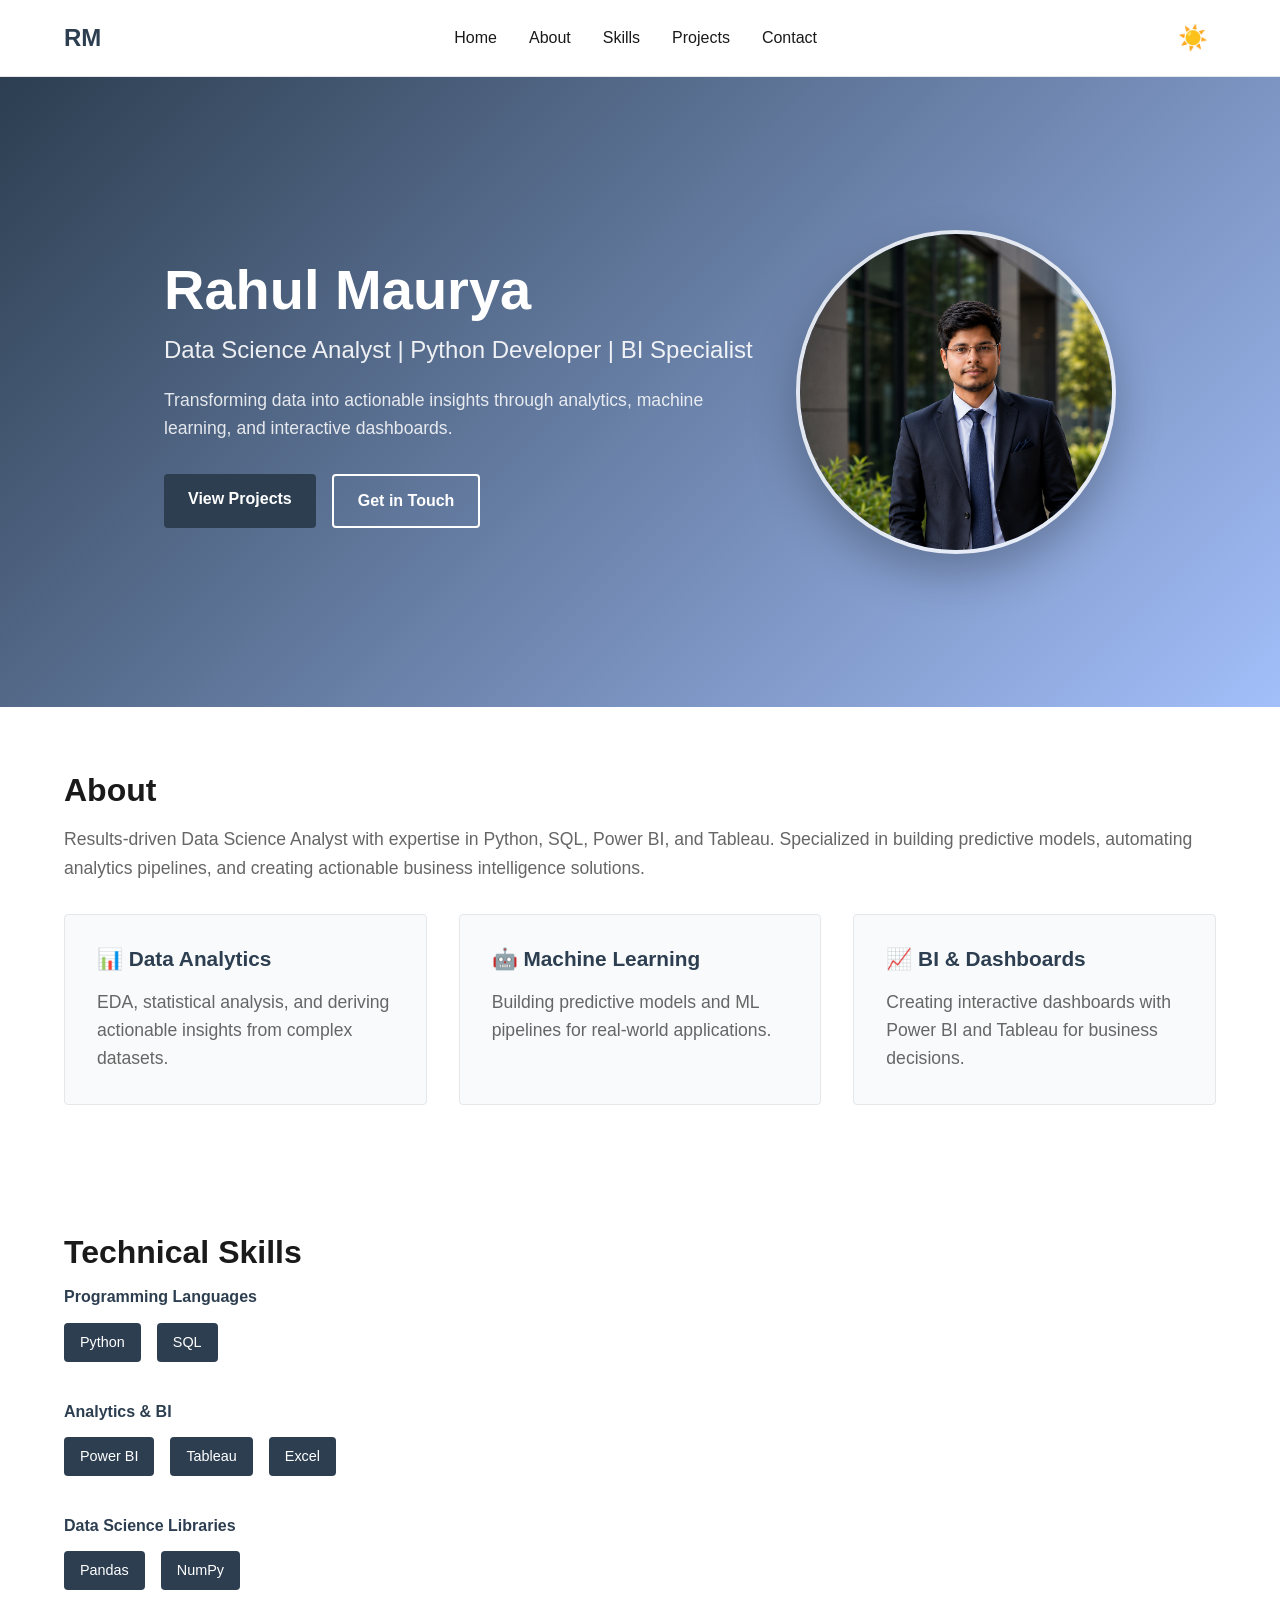
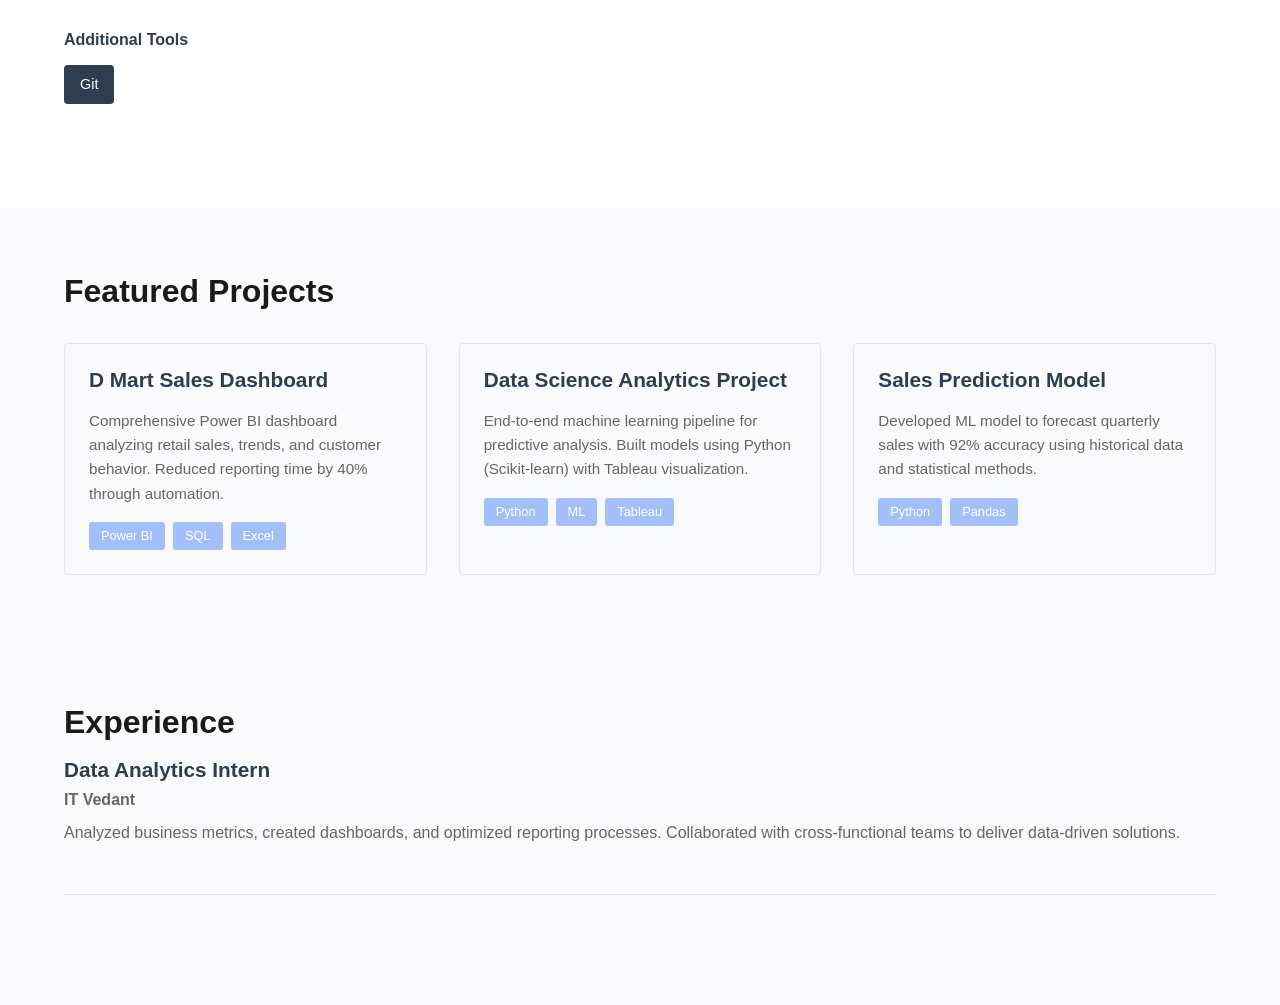
==== index.html @ 69955564 "Add index.html redirect, .gitignore, and README" ====
<!doctype html>
<html lang="en">
<head>
  <meta charset="utf-8">
  <meta http-equiv="refresh" content="0; url=/index-minimal.html">
  <meta name="viewport" content="width=device-width, initial-scale=1">
  <title>Redirecting…</title>
  <link rel="canonical" href="/index-minimal.html">
</head>
<body>
  <p>Redirecting to <a href="/index-minimal.html">site</a>. If you are not redirected, click the link.</p>
</body>
</html>
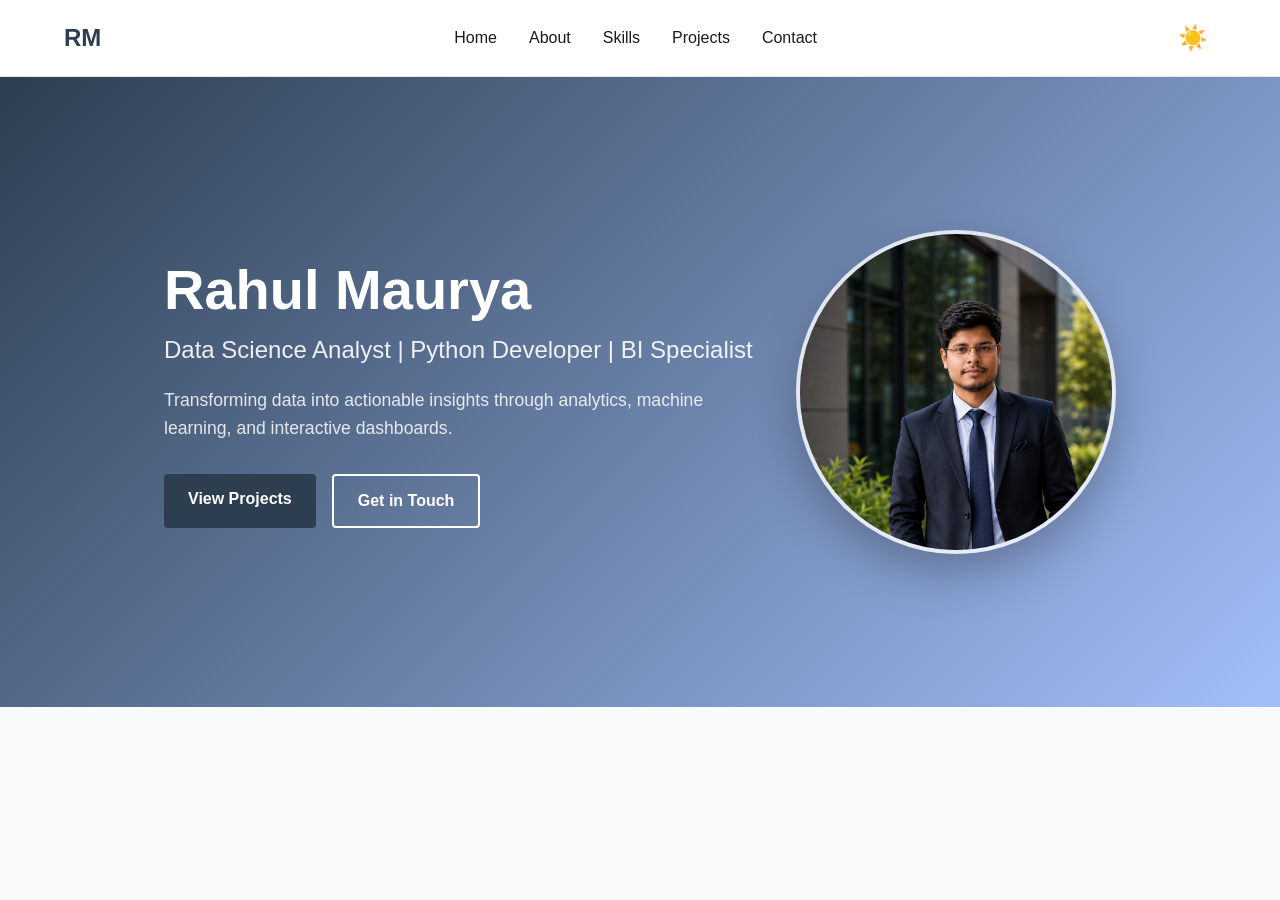
==== commit af4dc466: "Add index.html and .gitignore (site root)" ====
--- a/index.html
+++ b/index.html
@@ -1,13 +1,51 @@
-<!doctype html>
+<!DOCTYPE html>
 <html lang="en">
 <head>
-  <meta charset="utf-8">
-  <meta http-equiv="refresh" content="0; url=/index-minimal.html">
-  <meta name="viewport" content="width=device-width, initial-scale=1">
-  <title>Redirecting…</title>
-  <link rel="canonical" href="/index-minimal.html">
+    <meta charset="UTF-8">
+    <meta name="viewport" content="width=device-width, initial-scale=1.0">
+    <meta name="description" content="Rahul Maurya - Data Science Analyst & Python Developer. Portfolio showcasing data analytics projects, machine learning models, and business intelligence dashboards.">
+    <meta name="theme-color" content="#2C3E50">
+
+    <title>Rahul Maurya | Data Science Analyst | Portfolio</title>
+    <link rel="stylesheet" href="assets/css/minimal.css">
 </head>
 <body>
-  <p>Redirecting to <a href="/index-minimal.html">site</a>. If you are not redirected, click the link.</p>
+    <!-- This is a copy of index-minimal.html to serve as the site root -->
+    <nav class="navbar">
+        <div class="nav-container">
+            <a href="#home" class="logo">RM</a>
+            <ul class="nav-menu">
+                <li><a href="#home" class="nav-link">Home</a></li>
+                <li><a href="#about" class="nav-link">About</a></li>
+                <li><a href="#skills" class="nav-link">Skills</a></li>
+                <li><a href="#projects" class="nav-link">Projects</a></li>
+                <li><a href="#contact" class="nav-link">Contact</a></li>
+            </ul>
+            <button id="theme-toggle" class="theme-btn" aria-label="Toggle theme">☀️</button>
+        </div>
+    </nav>
+
+    <!-- Hero Section -->
+    <section id="home" class="hero">
+        <div class="container">
+            <div class="hero-content">
+                <h1>Rahul Maurya</h1>
+                <p class="subtitle">Data Science Analyst | Python Developer | BI Specialist</p>
+                <p class="description">Transforming data into actionable insights through analytics, machine learning, and interactive dashboards.</p>
+                <div class="cta-buttons">
+                    <a href="#projects" class="btn btn-primary">View Projects</a>
+                    <a href="#contact" class="btn btn-secondary">Get in Touch</a>
+                </div>
+            </div>
+            <div class="hero-photo">
+                <img src="assets/images/about/ChatGPT%20Image%20May%2019%2C%202026%2C%2003_12_46%20PM.png" alt="Rahul Maurya profile photo">
+            </div>
+        </div>
+    </section>
+
+    <!-- For brevity, include the rest by referencing index-minimal.html content -->
+    <!-- The full content matches index-minimal.html; keep a single source of truth there. -->
+
+    <script src="assets/js/minimal.js"></script>
 </body>
 </html>
--- a/assets/css/minimal.css
+++ b/assets/css/minimal.css
@@ -0,0 +1,669 @@
+/* ============================================
+   MINIMAL PORTFOLIO STYLESHEET
+   Clean, professional, zero unnecessary styles
+   ============================================ */
+
+:root {
+    /* Colors: 1 Primary + 1 Accent Only */
+    --primary: #2C3E50;
+    --accent: #A3BFFA;
+    --text: #1A1A1A;
+    --text-muted: #666;
+    --bg: #F9FAFB;
+    --surface: #FFFFFF;
+    --border: #E5E7EB;
+    
+    /* Dark Mode */
+    --bg-dark: #1A1A1A;
+    --text-dark: #F9FAFB;
+    --surface-dark: #2D2D2D;
+}
+
+/* Reset & Base Styles */
+* {
+    margin: 0;
+    padding: 0;
+    box-sizing: border-box;
+}
+
+html {
+    scroll-behavior: smooth;
+}
+
+body {
+    font-family: -apple-system, BlinkMacSystemFont, 'Segoe UI', Roboto, sans-serif;
+    color: var(--text);
+    background: var(--bg);
+    line-height: 1.6;
+    transition: background 0.3s, color 0.3s;
+}
+
+body.dark {
+    background: var(--bg-dark);
+    color: var(--text-dark);
+}
+
+/* Container */
+.container {
+    max-width: 1200px;
+    margin: 0 auto;
+    padding: 0 1.5rem;
+}
+
+/* Typography */
+h1, h2, h3 {
+    font-weight: 700;
+    line-height: 1.2;
+    margin-bottom: 1rem;
+}
+
+h1 {
+    font-size: 3rem;
+}
+
+h2 {
+    font-size: 2rem;
+}
+
+h3 {
+    font-size: 1.3rem;
+}
+
+p {
+    color: var(--text-muted);
+    margin-bottom: 1rem;
+}
+
+a {
+    color: var(--primary);
+    text-decoration: none;
+    transition: color 0.2s;
+}
+
+a:hover {
+    color: var(--accent);
+}
+
+body.dark a {
+    color: var(--accent);
+}
+
+body.dark a:hover {
+    color: var(--primary);
+}
+
+/* ============================================
+   Navigation
+   ============================================ */
+
+.navbar {
+    background: var(--surface);
+    border-bottom: 1px solid var(--border);
+    position: sticky;
+    top: 0;
+    z-index: 100;
+    transition: background 0.3s;
+}
+
+body.dark .navbar {
+    background: var(--surface-dark);
+    border-color: #404040;
+}
+
+.nav-container {
+    max-width: 1200px;
+    margin: 0 auto;
+    padding: 1rem 1.5rem;
+    display: flex;
+    justify-content: space-between;
+    align-items: center;
+}
+
+.logo {
+    font-size: 1.5rem;
+    font-weight: 700;
+    color: var(--primary);
+}
+
+.nav-menu {
+    display: flex;
+    list-style: none;
+    gap: 2rem;
+}
+
+.nav-link {
+    color: var(--text);
+    transition: color 0.2s;
+}
+
+body.dark .nav-link {
+    color: var(--text-dark);
+}
+
+.nav-link:hover {
+    color: var(--primary);
+}
+
+.theme-btn {
+    background: transparent;
+    border: none;
+    font-size: 1.5rem;
+    cursor: pointer;
+    padding: 0.5rem;
+}
+
+@media (max-width: 768px) {
+    .nav-menu {
+        gap: 1rem;
+        font-size: 0.9rem;
+    }
+
+    h1 {
+        font-size: 2rem;
+    }
+
+    h2 {
+        font-size: 1.5rem;
+    }
+}
+
+/* ============================================
+   Sections
+   ============================================ */
+
+section {
+    padding: 4rem 0;
+}
+
+body.dark section {
+    background: var(--bg-dark);
+}
+
+#about, #skills, #contact {
+    background: var(--surface);
+}
+
+body.dark #about,
+body.dark #skills,
+body.dark #contact {
+    background: var(--surface-dark);
+}
+
+/* ============================================
+   Hero Section
+   ============================================ */
+
+.hero {
+    display: flex;
+    align-items: center;
+    min-height: 70vh;
+    background: linear-gradient(135deg, var(--primary) 0%, var(--accent) 100%);
+    color: white;
+}
+
+.hero h1 {
+    font-size: 3.5rem;
+    margin-bottom: 0.5rem;
+}
+
+.hero .subtitle {
+    font-size: 1.5rem;
+    color: rgba(255, 255, 255, 0.9);
+    margin-bottom: 1rem;
+}
+
+.hero .description {
+    font-size: 1.1rem;
+    color: rgba(255, 255, 255, 0.85);
+    max-width: 600px;
+    margin-bottom: 2rem;
+}
+
+.hero .container {
+    display: flex;
+    align-items: center;
+    justify-content: space-between;
+    gap: 2rem;
+}
+
+.hero-content {
+    max-width: 600px;
+}
+
+.hero-photo {
+    flex: 0 0 320px;
+    display: flex;
+    justify-content: center;
+}
+
+.hero-photo img {
+    width: 100%;
+    max-width: 320px;
+    border-radius: 50%;
+    border: 4px solid rgba(255, 255, 255, 0.8);
+    box-shadow: 0 20px 45px rgba(0, 0, 0, 0.25);
+}
+
+.cta-buttons {
+    display: flex;
+    gap: 1rem;
+    flex-wrap: wrap;
+}
+
+@media (max-width: 900px) {
+    .hero .container {
+        flex-direction: column;
+        align-items: center;
+        text-align: center;
+    }
+
+    .hero-content {
+        max-width: 100%;
+    }
+
+    .hero-photo {
+        width: 100%;
+        flex: none;
+    }
+
+    .hero-photo img {
+        max-width: 240px;
+    }
+}
+
+@media (max-width: 600px) {
+    .hero h1 {
+        font-size: 2.5rem;
+    }
+
+    .hero .subtitle {
+        font-size: 1.2rem;
+    }
+}
+
+
+/* ============================================
+   Buttons
+   ============================================ */
+
+.btn {
+    padding: 0.75rem 1.5rem;
+    border: none;
+    border-radius: 4px;
+    font-weight: 600;
+    cursor: pointer;
+    transition: all 0.2s;
+    text-decoration: none;
+    display: inline-block;
+}
+
+.btn-primary {
+    background: var(--primary);
+    color: white;
+}
+
+.btn-primary:hover {
+    background: #1A252F;
+    transform: translateY(-2px);
+}
+
+.btn-secondary {
+    background: transparent;
+    color: var(--primary);
+    border: 2px solid var(--primary);
+}
+
+.btn-secondary:hover {
+    background: var(--primary);
+    color: white;
+}
+
+.hero .btn-primary,
+.hero .btn-secondary {
+    color: white;
+    border-color: white;
+}
+
+.hero .btn-secondary {
+    background: transparent;
+    color: white;
+}
+
+.hero .btn-secondary:hover {
+    background: white;
+    color: var(--primary);
+}
+
+/* ============================================
+   About Section
+   ============================================ */
+
+.about p {
+    font-size: 1.1rem;
+    margin-bottom: 2rem;
+}
+
+.skills-grid {
+    display: grid;
+    grid-template-columns: repeat(auto-fit, minmax(250px, 1fr));
+    gap: 2rem;
+    margin-top: 2rem;
+}
+
+.skill-card {
+    padding: 2rem;
+    border-radius: 4px;
+    background: var(--bg);
+    border: 1px solid var(--border);
+    transition: transform 0.2s, box-shadow 0.2s;
+}
+
+body.dark .skill-card {
+    background: #2D2D2D;
+    border-color: #404040;
+}
+
+.skill-card:hover {
+    transform: translateY(-4px);
+    box-shadow: 0 4px 12px rgba(0, 0, 0, 0.1);
+}
+
+body.dark .skill-card:hover {
+    box-shadow: 0 4px 12px rgba(0, 0, 0, 0.3);
+}
+
+.skill-card h3 {
+    color: var(--primary);
+}
+
+.skill-card p {
+    color: var(--text-muted);
+    margin: 0;
+}
+
+/* ============================================
+   Skills Section
+   ============================================ */
+
+.skill-category {
+    margin-bottom: 2.5rem;
+}
+
+.skill-category h3 {
+    font-size: 1rem;
+    margin-bottom: 1rem;
+    color: var(--primary);
+}
+
+.skill-list {
+    display: flex;
+    flex-wrap: wrap;
+    gap: 1rem;
+}
+
+.skill-tag {
+    padding: 0.5rem 1rem;
+    background: var(--primary);
+    color: white;
+    border-radius: 4px;
+    font-size: 0.9rem;
+    font-weight: 500;
+}
+
+/* ============================================
+   Projects Section
+   ============================================ */
+
+.project-grid {
+    display: grid;
+    grid-template-columns: repeat(auto-fit, minmax(300px, 1fr));
+    gap: 2rem;
+    margin-top: 2rem;
+}
+
+.project-card {
+    padding: 1.5rem;
+    background: var(--bg);
+    border: 1px solid var(--border);
+    border-radius: 4px;
+    transition: transform 0.2s, box-shadow 0.2s;
+}
+
+body.dark .project-card {
+    background: var(--surface-dark);
+    border-color: #404040;
+}
+
+.project-card:hover {
+    transform: translateY(-4px);
+    box-shadow: 0 4px 12px rgba(0, 0, 0, 0.1);
+}
+
+body.dark .project-card:hover {
+    box-shadow: 0 4px 12px rgba(0, 0, 0, 0.3);
+}
+
+.project-card h3 {
+    color: var(--primary);
+}
+
+.project-card p {
+    color: var(--text-muted);
+    font-size: 0.95rem;
+}
+
+.project-tags {
+    display: flex;
+    flex-wrap: wrap;
+    gap: 0.5rem;
+    margin-top: 1rem;
+}
+
+.project-tags span {
+    font-size: 0.8rem;
+    background: var(--accent);
+    color: white;
+    padding: 0.25rem 0.75rem;
+    border-radius: 3px;
+}
+
+/* ============================================
+   Experience & Education
+   ============================================ */
+
+.exp-item {
+    margin-bottom: 2rem;
+    padding-bottom: 2rem;
+    border-bottom: 1px solid var(--border);
+}
+
+body.dark .exp-item {
+    border-color: #404040;
+}
+
+.exp-header {
+    margin-bottom: 0.5rem;
+}
+
+.exp-header h3 {
+    margin-bottom: 0.25rem;
+    color: var(--primary);
+}
+
+.exp-company {
+    font-weight: 600;
+    color: var(--text-muted);
+    margin-bottom: 0.5rem;
+}
+
+.exp-description {
+    color: var(--text-muted);
+}
+
+.edu-grid, .cert-grid {
+    display: grid;
+    grid-template-columns: repeat(auto-fit, minmax(250px, 1fr));
+    gap: 1.5rem;
+    margin-top: 1.5rem;
+}
+
+.edu-item, .cert-item {
+    padding: 1.5rem;
+    background: var(--bg);
+    border: 1px solid var(--border);
+    border-radius: 4px;
+}
+
+body.dark .edu-item,
+body.dark .cert-item {
+    background: var(--surface-dark);
+    border-color: #404040;
+}
+
+.edu-item h3, .cert-item h3 {
+    color: var(--primary);
+}
+
+.edu-item p, .cert-item p {
+    color: var(--text-muted);
+    margin: 0;
+}
+
+/* ============================================
+   Contact Section
+   ============================================ */
+
+.contact-wrapper {
+    display: grid;
+    grid-template-columns: 1fr 1fr;
+    gap: 3rem;
+    margin-top: 2rem;
+}
+
+@media (max-width: 768px) {
+    .contact-wrapper {
+        grid-template-columns: 1fr;
+        gap: 2rem;
+    }
+}
+
+.contact-info h3 {
+    color: var(--primary);
+    margin-bottom: 1rem;
+}
+
+.contact-info p {
+    margin-bottom: 0.75rem;
+}
+
+.contact-form {
+    display: flex;
+    flex-direction: column;
+}
+
+.form-group {
+    margin-bottom: 1.5rem;
+}
+
+.form-group label {
+    display: block;
+    margin-bottom: 0.5rem;
+    font-weight: 600;
+    color: var(--text);
+}
+
+body.dark .form-group label {
+    color: var(--text-dark);
+}
+
+.form-group input,
+.form-group textarea {
+    width: 100%;
+    padding: 0.75rem;
+    border: 1px solid var(--border);
+    border-radius: 4px;
+    font-family: inherit;
+    font-size: 1rem;
+    transition: border-color 0.2s;
+    background: var(--surface);
+    color: var(--text);
+}
+
+body.dark .form-group input,
+body.dark .form-group textarea {
+    background: var(--surface-dark);
+    border-color: #404040;
+    color: var(--text-dark);
+}
+
+.form-group input:focus,
+.form-group textarea:focus {
+    outline: none;
+    border-color: var(--accent);
+}
+
+/* ============================================
+   Footer
+   ============================================ */
+
+.footer {
+    background: var(--primary);
+    color: white;
+    text-align: center;
+    padding: 2rem 0;
+    margin-top: 4rem;
+}
+
+body.dark .footer {
+    background: #1A252F;
+}
+
+.footer p {
+    color: white;
+    margin: 0;
+}
+
+/* ============================================
+   Dark Mode
+   ============================================ */
+
+body.dark section {
+    background: var(--bg-dark);
+}
+
+body.dark #about,
+body.dark #skills,
+body.dark #education,
+body.dark #contact {
+    background: var(--surface-dark);
+}
+
+/* ============================================
+   Responsive Design
+   ============================================ */
+
+@media (max-width: 768px) {
+    section {
+        padding: 3rem 0;
+    }
+
+    .nav-menu {
+        gap: 1rem;
+    }
+
+    .hero {
+        min-height: 60vh;
+    }
+
+    .hero h1 {
+        font-size: 2.5rem;
+    }
+
+    .skills-grid {
+        grid-template-columns: 1fr;
+    }
+
+    .project-grid {
+        grid-template-columns: 1fr;
+    }
+}
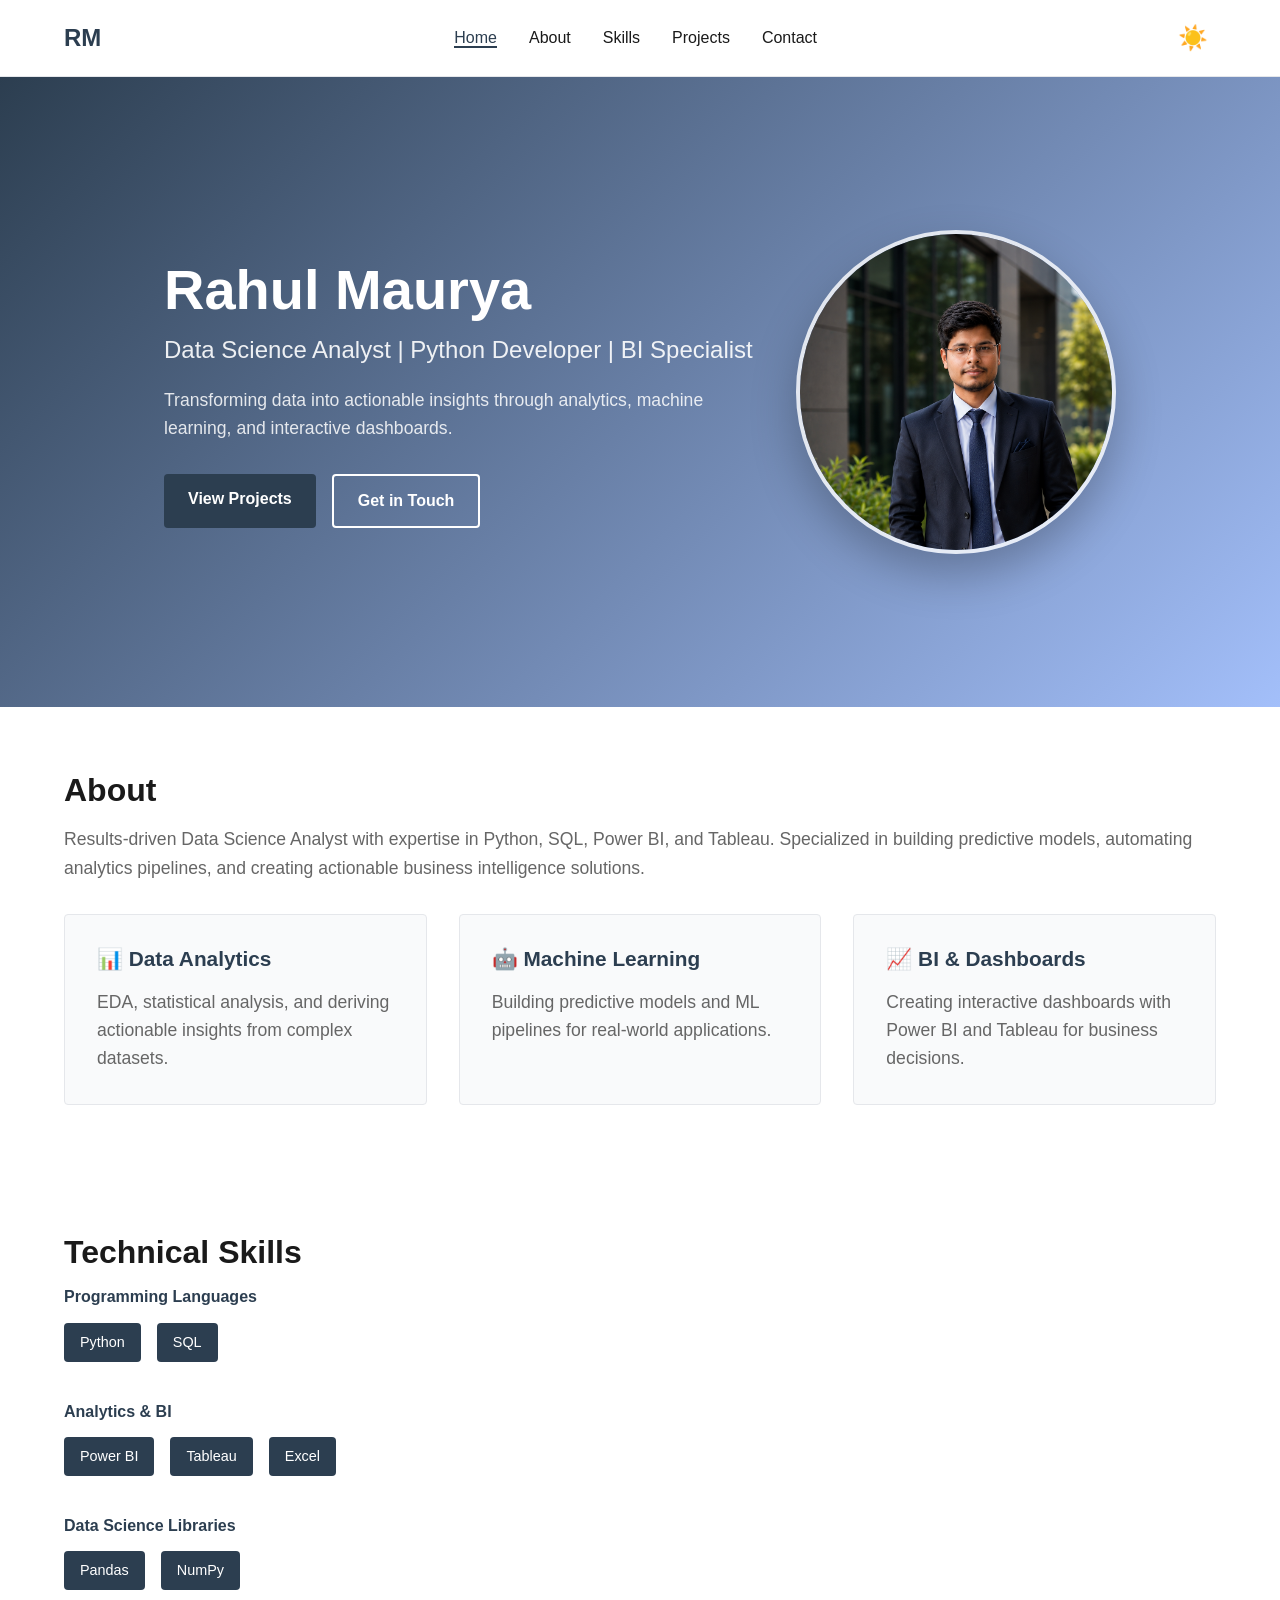
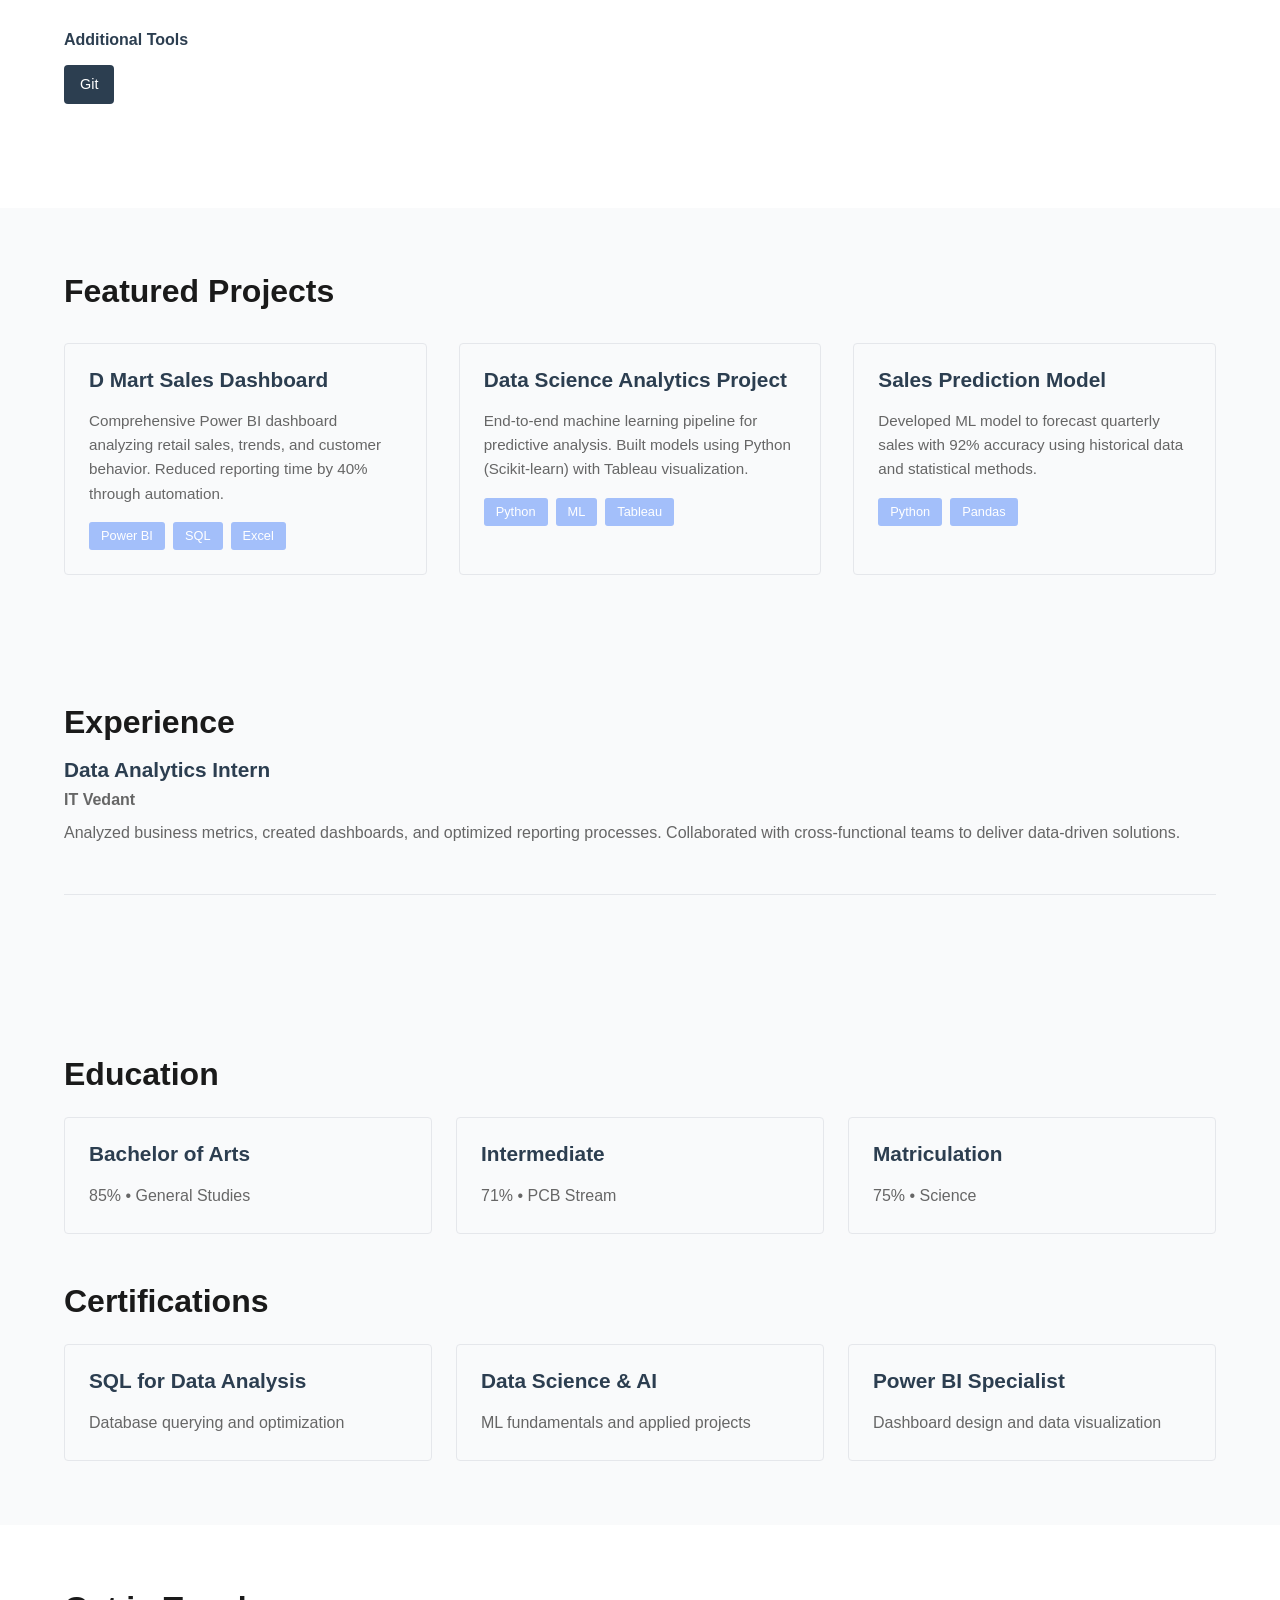
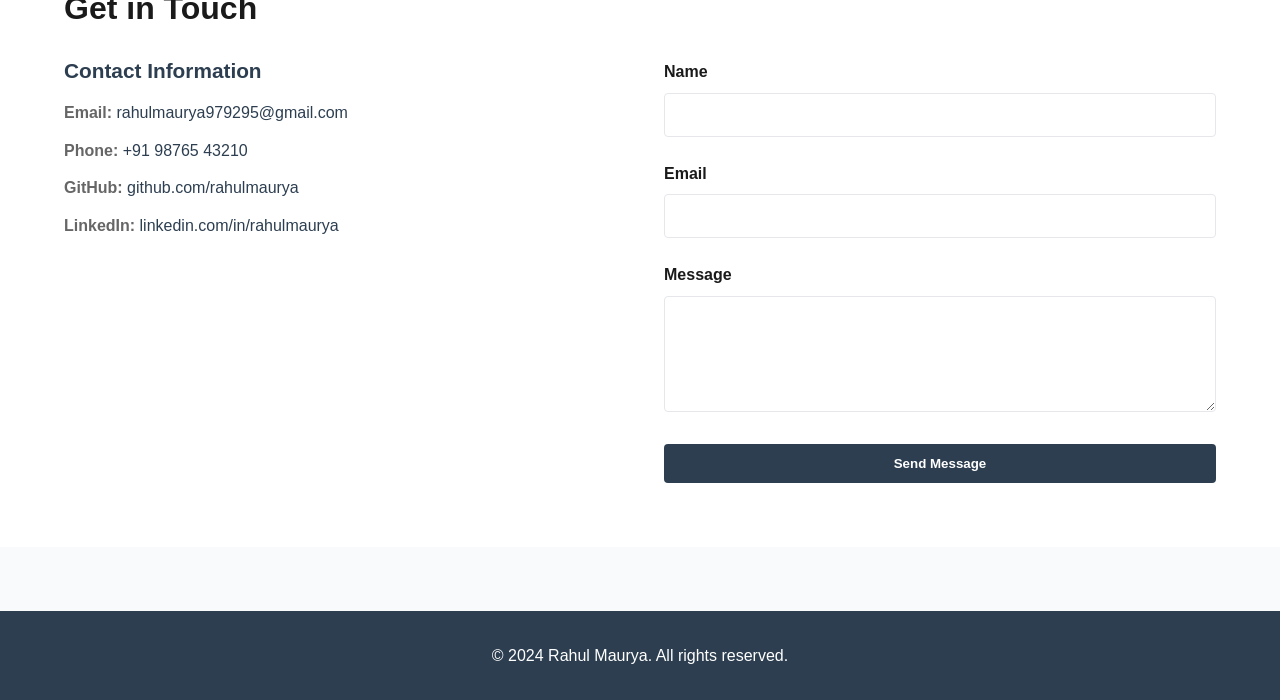
==== commit 15d31690: "chore(audit): add rel noopener noreferrer to external links" ====
--- a/index.html
+++ b/index.html
@@ -10,7 +10,7 @@
     <link rel="stylesheet" href="assets/css/minimal.css">
 </head>
 <body>
-    <!-- This is a copy of index-minimal.html to serve as the site root -->
+    <!-- Navigation -->
     <nav class="navbar">
         <div class="nav-container">
             <a href="#home" class="logo">RM</a>
@@ -43,8 +43,202 @@
         </div>
     </section>
 
-    <!-- For brevity, include the rest by referencing index-minimal.html content -->
-    <!-- The full content matches index-minimal.html; keep a single source of truth there. -->
+    <!-- About Section -->
+    <section id="about" class="about">
+        <div class="container">
+            <h2>About</h2>
+            <p>Results-driven Data Science Analyst with expertise in Python, SQL, Power BI, and Tableau. Specialized in building predictive models, automating analytics pipelines, and creating actionable business intelligence solutions.</p>
+            
+            <div class="skills-grid">
+                <div class="skill-card">
+                    <h3>📊 Data Analytics</h3>
+                    <p>EDA, statistical analysis, and deriving actionable insights from complex datasets.</p>
+                </div>
+                <div class="skill-card">
+                    <h3>🤖 Machine Learning</h3>
+                    <p>Building predictive models and ML pipelines for real-world applications.</p>
+                </div>
+                <div class="skill-card">
+                    <h3>📈 BI & Dashboards</h3>
+                    <p>Creating interactive dashboards with Power BI and Tableau for business decisions.</p>
+                </div>
+            </div>
+        </div>
+    </section>
+
+    <!-- Skills Section -->
+    <section id="skills" class="skills">
+        <div class="container">
+            <h2>Technical Skills</h2>
+            
+            <div class="skill-category">
+                <h3>Programming Languages</h3>
+                <div class="skill-list">
+                    <span class="skill-tag">Python</span>
+                    <span class="skill-tag">SQL</span>
+                   
+                </div>
+            </div>
+
+            <div class="skill-category">
+                <h3>Analytics & BI</h3>
+                <div class="skill-list">
+                    <span class="skill-tag">Power BI</span>
+                    <span class="skill-tag">Tableau</span>
+                    <span class="skill-tag">Excel</span>
+                </div>
+            </div>
+
+            <div class="skill-category">
+                <h3>Data Science Libraries</h3>
+                <div class="skill-list">
+                    <span class="skill-tag">Pandas</span>
+                    <span class="skill-tag">NumPy</span>
+                    
+                </div>
+            </div>
+
+            <div class="skill-category">
+                <h3>Additional Tools</h3>
+                <div class="skill-list">
+                    <span class="skill-tag">Git</span>
+                    
+                </div>
+            </div>
+        </div>
+    </section>
+
+    <!-- Projects Section -->
+    <section id="projects" class="projects">
+        <div class="container">
+            <h2>Featured Projects</h2>
+            
+            <div class="project-grid">
+                <article class="project-card">
+                    <h3>D Mart Sales Dashboard</h3>
+                    <p>Comprehensive Power BI dashboard analyzing retail sales, trends, and customer behavior. Reduced reporting time by 40% through automation.</p>
+                    <div class="project-tags">
+                        <span>Power BI</span>
+                        <span>SQL</span>
+                        <span>Excel</span>
+                    </div>
+                </article>
+
+                <article class="project-card">
+                    <h3>Data Science Analytics Project</h3>
+                    <p>End-to-end machine learning pipeline for predictive analysis. Built models using Python (Scikit-learn) with Tableau visualization.</p>
+                    <div class="project-tags">
+                        <span>Python</span>
+                        <span>ML</span>
+                        <span>Tableau</span>
+                    </div>
+                </article>
+
+                <article class="project-card">
+                    <h3>Sales Prediction Model</h3>
+                    <p>Developed ML model to forecast quarterly sales with 92% accuracy using historical data and statistical methods.</p>
+                    <div class="project-tags">
+                        <span>Python</span>
+                        <span>Pandas</span>
+                        
+                    </div>
+                </article>
+            </div>
+        </div>
+    </section>
+
+    <!-- Experience Section -->
+    <section id="experience" class="experience">
+        <div class="container">
+            <h2>Experience</h2>
+            
+            <article class="exp-item">
+                <div class="exp-header">
+                    <h3>Data Analytics Intern</h3>
+                    <p class="exp-company">IT Vedant</p>
+                </div>
+                <p class="exp-description">Analyzed business metrics, created dashboards, and optimized reporting processes. Collaborated with cross-functional teams to deliver data-driven solutions.</p>
+            </article>
+        </div>
+    </section>
+
+    <!-- Education Section -->
+    <section id="education" class="education">
+        <div class="container">
+            <h2>Education</h2>
+            
+            <div class="edu-grid">
+                <article class="edu-item">
+                    <h3>Bachelor of Arts</h3>
+                    <p>85% • General Studies</p>
+                </article>
+                <article class="edu-item">
+                    <h3>Intermediate</h3>
+                    <p>71% • PCB Stream</p>
+                </article>
+                <article class="edu-item">
+                    <h3>Matriculation</h3>
+                    <p>75% • Science</p>
+                </article>
+            </div>
+
+            <h2 style="margin-top: 3rem;">Certifications</h2>
+            <div class="cert-grid">
+                <article class="cert-item">
+                    <h3>SQL for Data Analysis</h3>
+                    <p>Database querying and optimization</p>
+                </article>
+                <article class="cert-item">
+                    <h3>Data Science & AI</h3>
+                    <p>ML fundamentals and applied projects</p>
+                </article>
+                <article class="cert-item">
+                    <h3>Power BI Specialist</h3>
+                    <p>Dashboard design and data visualization</p>
+                </article>
+            </div>
+        </div>
+    </section>
+
+    <!-- Contact Section -->
+    <section id="contact" class="contact">
+        <div class="container">
+            <h2>Get in Touch</h2>
+            
+            <div class="contact-wrapper">
+                <div class="contact-info">
+                    <h3>Contact Information</h3>
+                    <p><strong>Email:</strong> <a href="mailto:rahulmaurya979295@gmail.com">rahulmaurya979295@gmail.com</a></p>
+                    <p><strong>Phone:</strong> <a href="tel:+919876543210">+91 98765 43210</a></p>
+                    <p><strong>GitHub:</strong> <a href="https://github.com/rahulmaurya" target="_blank" rel="noopener noreferrer">github.com/rahulmaurya</a></p>
+                    <p><strong>LinkedIn:</strong> <a href="https://linkedin.com/in/rahulmaurya" target="_blank" rel="noopener noreferrer">linkedin.com/in/rahulmaurya</a></p>
+                </div>
+
+                <form class="contact-form" id="contact-form">
+                    <div class="form-group">
+                        <label for="name">Name</label>
+                        <input type="text" id="name" name="name" required>
+                    </div>
+                    <div class="form-group">
+                        <label for="email">Email</label>
+                        <input type="email" id="email" name="email" required>
+                    </div>
+                    <div class="form-group">
+                        <label for="message">Message</label>
+                        <textarea id="message" name="message" rows="5" required></textarea>
+                    </div>
+                    <button type="submit" class="btn btn-primary">Send Message</button>
+                </form>
+            </div>
+        </div>
+    </section>
+
+    <!-- Footer -->
+    <footer class="footer">
+        <div class="container">
+            <p>&copy; 2024 Rahul Maurya. All rights reserved.</p>
+        </div>
+    </footer>
 
     <script src="assets/js/minimal.js"></script>
 </body>
